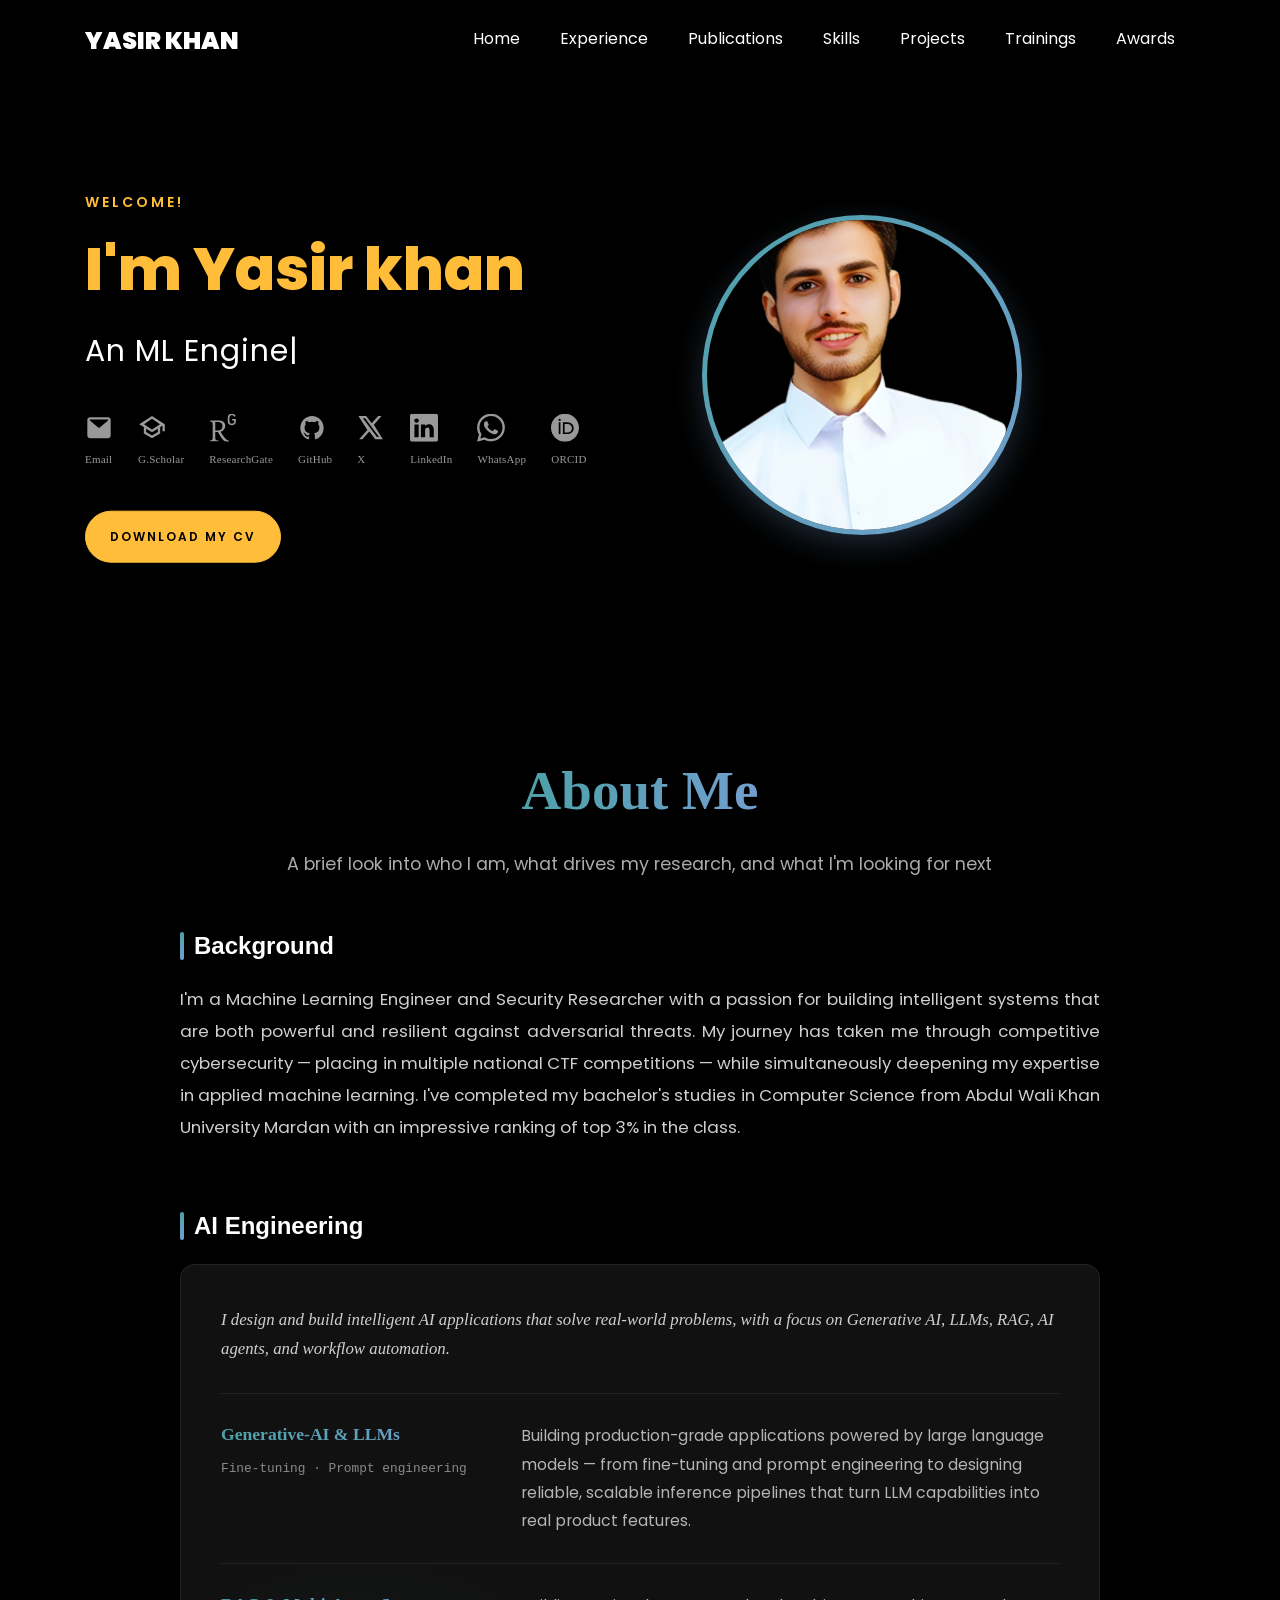
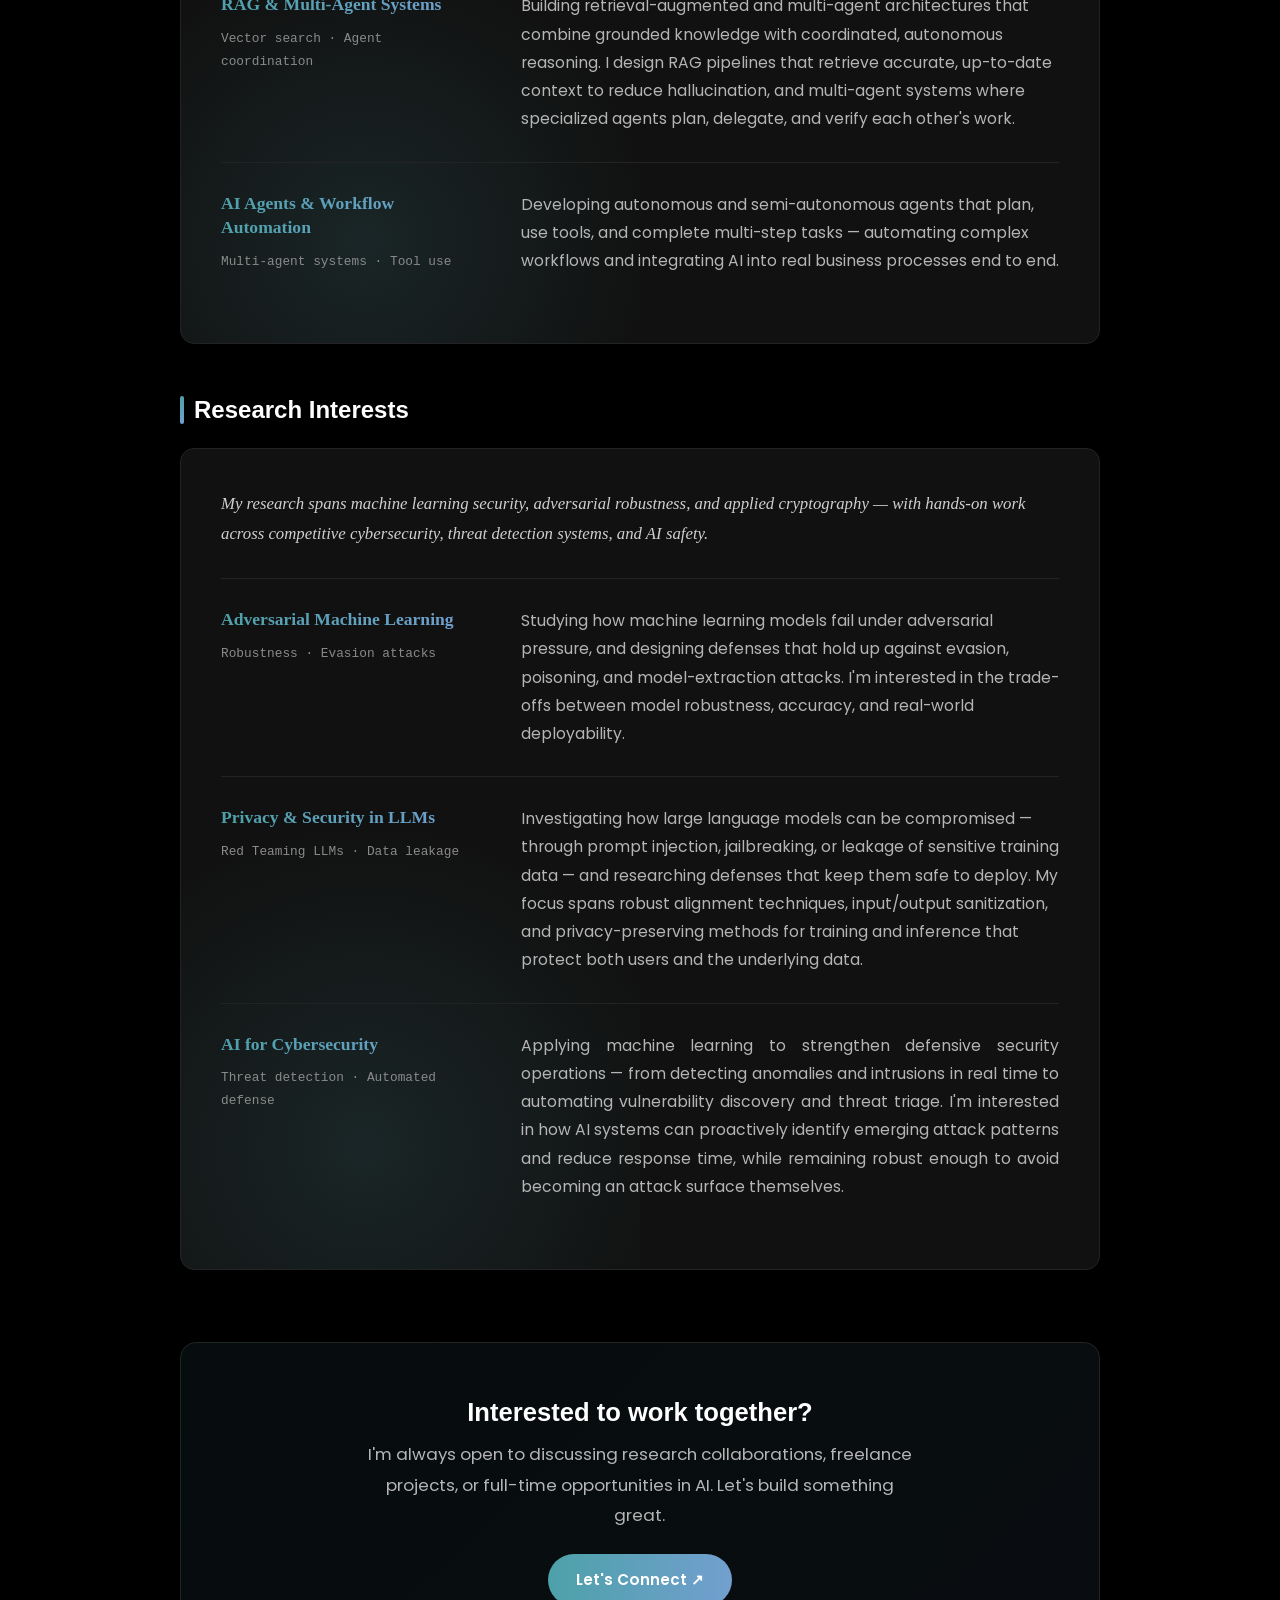
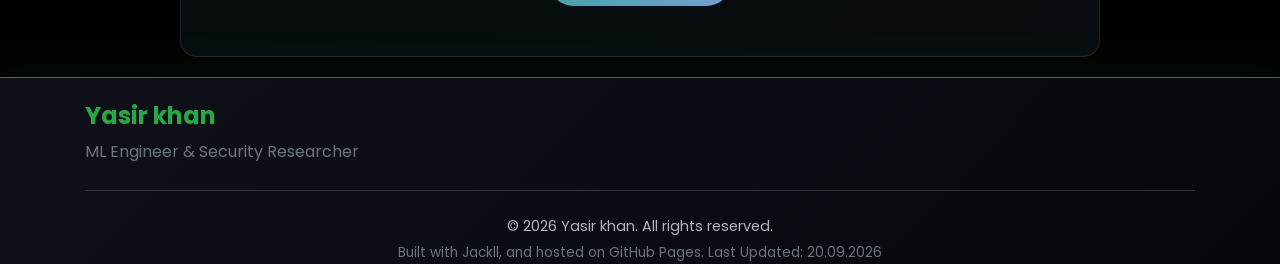
==== index.html @ 1bfabaa8 "Add files via upload" ====
<!DOCTYPE html>
<html lang="en">
  <head>
    <title>Yasir Khan - Personal Portfolio</title>
    <meta charset="utf-8">
    <meta name="viewport" content="width=device-width, initial-scale=1, shrink-to-fit=no">

	
    
    <link href="https://fonts.googleapis.com/css?family=Poppins:100,200,300,400,500,600,700,800,900" rel="stylesheet">

    <link rel="stylesheet" href="css/open-iconic-bootstrap.min.css">
    <link rel="stylesheet" href="css/animate.css">
    
    <link rel="stylesheet" href="css/owl.carousel.min.css">
    <link rel="stylesheet" href="css/owl.theme.default.min.css">
    <link rel="stylesheet" href="css/magnific-popup.css">

    <link rel="stylesheet" href="css/aos.css">

    <link rel="stylesheet" href="css/ionicons.min.css">
    
    <link rel="stylesheet" href="css/flaticon.css">
    <link rel="stylesheet" href="css/icomoon.css">
    <link rel="stylesheet" href="css/style.css">

	
  </head>
  <body data-spy="scroll" data-target=".site-navbar-target" data-offset="300">
	  
	  
    <nav class="navbar navbar-expand-lg navbar-dark ftco_navbar ftco-navbar-light site-navbar-target" id="ftco-navbar">
	    <div class="container">
	      <a class="navbar-brand" href="index.html">Yasir khan</a>
	      <button class="navbar-toggler js-fh5co-nav-toggle fh5co-nav-toggle" type="button" data-toggle="collapse" data-target="#ftco-nav" aria-controls="ftco-nav" aria-expanded="false" aria-label="Toggle navigation">
	        <span class="oi oi-menu"></span> Menu
	      </button>

	      <div class="collapse navbar-collapse" id="ftco-nav">
	        <ul class="navbar-nav nav ml-auto">
	          <li class="nav-item"><a href="index.html" class="nav-link"><span>Home</span></a></li>
	          <li class="nav-item"><a href="experience.html" class="nav-link"><span>Experience</span></a></li>
	          <li class="nav-item"><a href="publications.html" class="nav-link"><span>Publications</span></a></li>
	          <li class="nav-item"><a href="skills.html" class="nav-link"><span>Skills</span></a></li>
	          <li class="nav-item"><a href="projects.html" class="nav-link"><span>Projects</span></a></li>
	          <li class="nav-item"><a href="trainings.html" class="nav-link"><span>Trainings</span></a></li>
	          <li class="nav-item"><a href="awards.html" class="nav-link"><span>Awards</span></a></li>
	        </ul>
	      </div>
	    </div>
	  </nav>
	  <section id="home-section" class="hero">
		  <div class="home-slider  owl-carousel">
	      <div class="slider-item ">
	      	<div class="overlay"></div>
	        <div class="container">
	          <div class="row d-flex flex-column flex-md-row-reverse no-gutters slider-text align-items-center justify-content-between" data-scrollax-parent="true">
  
  <div class="one-third d-flex justify-content-center align-items-center mb-5 mb-md-0">
    <div class="hero-profile-img-container">
      
      <img src="images/UpdatedPicture.png" alt="Yasir Khan" class="hero-profile-avatar">
    </div>
  </div>

  <div class="one-forth d-flex align-items-center ftco-animate" data-scrollax=" properties: { translateY: '70%' }">
    <div class="text">
        <span class="subheading">Welcome!</span>
        <h1 class="mb-4 mt-3"><span>I'm Yasir khan</span></h1>
        <p style="color: white; font-size:30px;"><span class="typed" data-typed-items="An ML Engineer,A Security Researcher, A Mentor, A Programmer"></span><span class="typed-cursor typed-cursor--blink" aria-hidden="true"></span><span class="typed-cursor typed-cursor--blink" aria-hidden="true"></span></p>

        <div class="icon-bar">
  <a class="icon-item" href="mailto:imyasir.308@gmail.com">
    <svg viewBox="0 0 24 24"><path d="M2 5.5A2.5 2.5 0 0 1 4.5 3h15A2.5 2.5 0 0 1 22 5.5v13a2.5 2.5 0 0 1-2.5 2.5h-15A2.5 2.5 0 0 1 2 18.5v-13Zm2.2.3 7.13 6.06a1 1 0 0 0 1.3 0L19.8 5.8a.5.5 0 0 0-.32-.8H4.52a.5.5 0 0 0-.32.8Z"/></svg>
    <span>Email</span>
  </a>

  <a class="icon-item" href="https://scholar.google.com/citations?user=https://scholar.google.com/citations?user=UYNC5c8AAAAJ&hl=en" target="_blank" rel="noopener noreferrer">
    <svg viewBox="0 0 24 24"><path d="M12 2 1 9l4 2.5V17l7 4 7-4v-5.5l2-1.25V15h2V9L12 2Zm0 2.4L18.8 9 12 13.6 5.2 9 12 4.4ZM7 12.8l5 3.1 5-3.1v2.9l-5 2.9-5-2.9v-2.9Z"/></svg>
    <span>G.Scholar</span>
  </a>

  <a class="icon-item" href="https://www.researchgate.net/profile/Yasir-Khan-85" target="_blank" rel="noopener noreferrer">
    <svg viewBox="0 0 24 24"><path d="M19.586 0c-.818 0-1.508.19-2.073.565-.563.377-.97.936-1.213 1.68a3.193 3.193 0 00-.112.437 8.365 8.365 0 00-.078.53 9 9 0 00-.05.727c-.01.282-.013.621-.013 1.016a31.121 31.123 0 00.014 1.017 9 9 0 00.05.727 7.946 7.946 0 00.077.53h-.005a3.334 3.334 0 00.113.438c.245.743.65 1.303 1.214 1.68.565.376 1.256.564 2.075.564.8 0 1.536-.213 2.105-.603.57-.39.94-.916 1.175-1.65.076-.235.135-.558.177-.93a10.9 10.9 0 00.043-1.207v-.82c0-.095-.047-.142-.14-.142h-3.064c-.094 0-.14.047-.14.141v.956c0 .094.046.14.14.14h1.666c.056 0 .084.03.084.086 0 .36 0 .62-.036.865-.038.244-.1.447-.147.606-.108.385-.348.664-.638.876-.29.212-.738.35-1.227.35-.545 0-.901-.15-1.21-.353-.306-.203-.517-.454-.67-.915a3.136 3.136 0 01-.147-.762 17.366 17.367 0 01-.034-.656c-.01-.26-.014-.572-.014-.939a26.401 26.403 0 01.014-.938 15.821 15.822 0 01.035-.656 3.19 3.19 0 01.148-.76 1.89 1.89 0 01.742-1.01c.344-.244.593-.352 1.137-.352.508 0 .815.096 1.144.303.33.207.528.492.764.925.047.094.111.118.198.07l1.044-.43c.075-.048.09-.115.042-.199a3.549 3.549 0 00-.466-.742 3 3 0 00-.679-.607 3.313 3.313 0 00-.903-.41A4.068 4.068 0 0019.586 0zM8.217 5.836c-1.69 0-3.036.086-4.297.086-1.146 0-2.291 0-3.007-.029v.831l1.088.2c.744.144 1.174.488 1.174 2.264v11.288c0 1.777-.43 2.12-1.174 2.263l-1.088.2v.832c.773-.029 2.12-.086 3.465-.086 1.29 0 2.951.057 3.667.086v-.831l-1.49-.2c-.773-.115-1.174-.487-1.174-2.264v-4.784c.688.057 1.29.057 2.206.057 1.748 3.123 3.41 5.472 4.355 6.56.86 1.032 2.177 1.691 3.839 1.691.487 0 1.003-.086 1.318-.23v-.744c-1.031 0-2.063-.716-2.808-1.518-1.26-1.376-2.95-3.582-4.355-6.074 2.32-.545 4.04-2.722 4.04-4.9 0-3.208-2.492-4.698-5.758-4.698zm-.515 1.29c2.406 0 3.839 1.26 3.839 3.552 0 2.263-1.547 3.782-4.097 3.782-.974 0-1.404-.03-2.063-.086v-7.19c.66-.059 1.547-.059 2.32-.059z"/></svg>
    <span>ResearchGate</span>
  </a>

  <a class="icon-item" href="https://github.com/YasirISkhan" target="_blank" rel="noopener noreferrer">
    <svg viewBox="0 0 24 24"><path d="M12 2C6.48 2 2 6.58 2 12.25c0 4.53 2.87 8.37 6.84 9.73.5.1.68-.22.68-.49 0-.24-.01-1.04-.01-1.89-2.78.62-3.37-1.21-3.37-1.21-.46-1.19-1.11-1.51-1.11-1.51-.91-.64.07-.63.07-.63 1 .07 1.53 1.05 1.53 1.05.89 1.56 2.34 1.11 2.91.85.09-.66.35-1.11.63-1.37-2.22-.26-4.56-1.14-4.56-5.07 0-1.12.39-2.03 1.03-2.75-.1-.26-.45-1.31.1-2.72 0 0 .84-.28 2.75 1.05a9.3 9.3 0 0 1 5 0c1.91-1.33 2.75-1.05 2.75-1.05.55 1.41.2 2.46.1 2.72.64.72 1.03 1.63 1.03 2.75 0 3.94-2.35 4.8-4.58 5.06.36.32.68.94.68 1.9 0 1.37-.01 2.47-.01 2.81 0 .27.18.6.69.49A10.26 10.26 0 0 0 22 12.25C22 6.58 17.52 2 12 2Z"/></svg>
    <span>GitHub</span>
  </a>

  <a class="icon-item" href="https://x.com/yourhandle" target="_blank" rel="noopener noreferrer">
    <svg viewBox="0 0 24 24"><path d="M18.24 2H21l-6.56 7.5L22.2 22h-6.54l-5.12-6.7L4.6 22H1.83l7.02-8.03L1.2 2h6.7l4.63 6.13L18.24 2Zm-1.14 18h1.83L7.02 3.9H5.06L17.1 20Z"/></svg>
    <span>X</span>
  </a>

  <!-- LinkedIn -->
<a class="icon-item" href="https://www.linkedin.com/in/yasir-khan308" target="_blank" rel="noopener noreferrer">
    <svg viewBox="0 0 16 16"><path d="M0 1.146C0 .513.526 0 1.175 0h13.65C15.474 0 16 .513 16 1.146v13.708c0 .633-.526 1.146-1.175 1.146H1.175C.526 16 0 15.487 0 14.854zm4.943 12.248V6.169H2.542v7.225zm-1.2-8.212c.837 0 1.358-.554 1.358-1.248-.015-.709-.52-1.248-1.342-1.248S2.4 3.226 2.4 3.934c0 .694.521 1.248 1.327 1.248zm4.908 8.212V9.359c0-.216.016-.432.08-.586.173-.431.568-.878 1.232-.878.869 0 1.216.662 1.216 1.634v3.865h2.401V9.25c0-2.22-1.184-3.252-2.764-3.252-1.274 0-1.845.7-2.165 1.193v.025h-.016l.016-.025V6.169h-2.4c.03.678 0 7.225 0 7.225z"/></svg>
    <span>LinkedIn</span>
  </a>

<!-- WhatsApp -->
<a class="icon-item" href="https://wa.me/+966531493948" target="_blank" rel="noopener noreferrer">
    <svg viewBox="0 0 16 16"><path d="M13.601 2.326A7.85 7.85 0 0 0 7.994 0C3.627 0 .068 3.558.064 7.926c0 1.399.366 2.76 1.057 3.965L0 16l4.204-1.102a7.9 7.9 0 0 0 3.79.965h.004c4.368 0 7.926-3.558 7.93-7.93A7.9 7.9 0 0 0 13.6 2.326zM7.994 14.521a6.6 6.6 0 0 1-3.356-.92l-.24-.144-2.494.654.666-2.433-.156-.251a6.56 6.56 0 0 1-1.007-3.505c0-3.626 2.957-6.584 6.591-6.584a6.56 6.56 0 0 1 4.66 1.931 6.56 6.56 0 0 1 1.928 4.66c-.004 3.639-2.961 6.592-6.592 6.592m3.615-4.934c-.197-.099-1.17-.578-1.353-.646-.182-.065-.315-.099-.445.099-.133.197-.513.646-.627.775-.114.133-.232.148-.43.05-.197-.1-.836-.308-1.592-.985-.59-.525-.985-1.175-1.103-1.372-.114-.198-.011-.304.088-.403.087-.088.197-.232.296-.346.1-.114.133-.198.198-.33.065-.134.034-.248-.015-.347-.05-.099-.445-1.076-.612-1.47-.16-.389-.323-.335-.445-.34-.114-.007-.247-.007-.38-.007a.73.73 0 0 0-.529.247c-.182.198-.691.677-.691 1.654s.71 1.916.81 2.049c.098.133 1.394 2.132 3.383 2.992.47.205.84.326 1.129.418.475.152.904.129 1.246.08.38-.058 1.171-.48 1.338-.943.164-.464.164-.86.114-.943-.049-.084-.182-.133-.38-.232"/></svg>
    <span>WhatsApp</span>
  </a>

  <a class="icon-item" href="https://orcid.org/0009-0001-9993-2574" target="_blank" rel="noopener noreferrer">
    <svg viewBox="0 0 32 32"><path d="M16 0C7.161 0 0 7.161 0 16s7.161 16 16 16 16-7.161 16-16S24.839 0 16 0zM9.823 5.839c.704 0 1.265.573 1.265 1.26 0 .688-.561 1.265-1.265 1.265a1.268 1.268 0 01-1.26-1.265c0-.697.563-1.26 1.26-1.26zm-.959 4.046h1.923v13.391H8.864zm4.751 0h5.197c4.948 0 7.125 3.541 7.125 6.703 0 3.439-2.687 6.699-7.099 6.699h-5.224zm1.921 1.74v9.927h3.063c4.365 0 5.365-3.312 5.365-4.964 0-2.687-1.713-4.963-5.464-4.963z"/></svg>
    <span>ORCID</span>
  </a>

</div>
        <p><a href="images/Yasir-Khan-CV.pdf" class="btn btn-primary py-3 px-4" target="_blank" rel="noopener noreferrer">Download my CV</a></p>
    </div>
  </div>
</div>
	</div>
	</div>
    </section>

    <section class="ftco-section" id="about-section" style="padding-top: 0px; padding-bottom: 20px;">
  <div class="container">

    <!-- Heading -->
    <div class="row justify-content-center pb-0">
      <div class="col-md-10 heading-section text-center ftco-animate">
        <h2 class="mb-3" style="font-family: Georgia, 'Times New Roman', serif; !important; font-weight: 700; background: linear-gradient(90deg, #4da1a9 0%, #729fcf 100%); -webkit-background-clip: text; -webkit-text-fill-color: transparent; display: inline-block;">About Me</h2>
        <p class="mb-5" style="font-size: 1.1rem; color: #aaaaaa;">A brief look into who I am, what drives my research, and what I'm looking for next</p>
      </div>
    </div>

    <!-- Background -->
    <div class="row justify-content-center ftco-animate">
      <div class="col-lg-10">
        <h4 class="about-subhead">Background</h4>
        <p style="font-size: 1.05rem; line-height: 1.9; color: #cfcfcf; text-align: justify;">
          I'm a Machine Learning Engineer and Security Researcher with a passion for building intelligent
          systems that are both powerful and resilient against adversarial threats. My journey has taken me
          through competitive cybersecurity — placing in multiple national CTF competitions — while
          simultaneously deepening my expertise in applied machine learning. I've completed my bachelor's studies in Computer Science
          from Abdul Wali Khan University Mardan with an impressive ranking of top 3% in the class.
        </p>
      </div>
    </div>

    <!-- AI Engineering -->
<div class="row justify-content-center mt-5 ftco-animate">
  <div class="col-lg-10">
    <h4 class="about-subhead">AI Engineering</h4>

    <div class="research-section">
      <div class="research-intro">
        I design and build intelligent AI applications that solve real-world problems, with a focus on
        Generative AI, LLMs, RAG, AI agents, and workflow automation.
      </div>

      <div class="research-list">

        <div class="research-item">
          <div class="research-label">
            <h3>Generative-AI &amp; LLMs</h3>
            <p class="research-tags">Fine-tuning · Prompt engineering</p>
          </div>
          <div class="research-desc">
            Building production-grade applications powered by large language models — from fine-tuning
            and prompt engineering to designing reliable, scalable inference pipelines that turn LLM
            capabilities into real product features.
          </div>
        </div>

        <div class="research-item">
          <div class="research-label">
            <h3>RAG &amp; Multi-Agent Systems</h3>
            <p class="research-tags">Vector search · Agent coordination</p>
          </div>
          <div class="research-desc">
            Building retrieval-augmented and multi-agent architectures that combine grounded knowledge with
            coordinated, autonomous reasoning. I design RAG pipelines that retrieve accurate, up-to-date context
            to reduce hallucination, and multi-agent systems where specialized agents plan, delegate, and verify
            each other's work.
          </div>
        </div>

        <div class="research-item">
          <div class="research-label">
            <h3>AI Agents &amp; Workflow Automation</h3>
            <p class="research-tags">Multi-agent systems · Tool use</p>
          </div>
          <div class="research-desc">
            Developing autonomous and semi-autonomous agents that plan, use tools, and complete
            multi-step tasks — automating complex workflows and integrating AI into real business
            processes end to end.
          </div>
        </div>

      </div>
    </div>

  </div>
</div>

    <!-- Research Interests -->
    <div class="row justify-content-center mt-5 ftco-animate">
      <div class="col-lg-10">
        <h4 class="about-subhead">Research Interests</h4>

        <div class="research-section">
          <div class="research-intro">
            My research spans machine learning security, adversarial robustness, and applied cryptography —
            with hands-on work across competitive cybersecurity, threat detection systems, and AI safety.
          </div>

          <div class="research-list">

            <div class="research-item">
              <div class="research-label">
                <h3>Adversarial Machine Learning</h3>
                <p class="research-tags">Robustness · Evasion attacks</p>
              </div>
              <div class="research-desc">
                Studying how machine learning models fail under adversarial pressure, and designing defenses
                that hold up against evasion, poisoning, and model-extraction attacks. I'm interested in the
                trade-offs between model robustness, accuracy, and real-world deployability.
              </div>
            </div>

            <div class="research-item">
              <div class="research-label">
                <h3>Privacy &amp; Security in LLMs</h3>
                <p class="research-tags">Red Teaming LLMs · Data leakage</p>
              </div>
              <div class="research-desc">
                Investigating how large language models can be compromised — through prompt injection, jailbreaking,
                or leakage of sensitive training data — and researching defenses that keep them safe to deploy. My
                focus spans robust alignment techniques, input/output sanitization, and privacy-preserving methods for
                training and inference that protect both users and the underlying data.
              </div>
            </div>

            <div class="research-item">
              <div class="research-label">
                <h3>AI for Cybersecurity</h3>
                <p class="research-tags">Threat detection · Automated defense</p>
              </div>
              <div class="research-desc" style=" text-align: justify;">
                Applying machine learning to strengthen defensive security operations — from detecting anomalies and
                intrusions in real time to automating vulnerability discovery and threat triage. I'm interested in how
                AI systems can proactively identify emerging attack patterns and reduce response time, while remaining
                robust enough to avoid becoming an attack surface themselves.
              </div>
            </div>

          </div>
        </div>

      </div>
    </div>

    <!-- Call to Action -->
    <div class="row justify-content-center mt-5 pt-4">
      <div class="col-md-10">
        <div class="cta-banner ftco-animate">
          <h3 class="mb-2">Interested to work together?</h3>
          <p class="mb-4">
            I'm always open to discussing research collaborations, freelance projects, or full-time
            opportunities in AI. Let's build something great.
          </p>
          <a href="mailto:imyasir.308@gmail.com" class="cta-btn">Let's Connect ↗</a>
        </div>
      </div>
    </div>

  </div>
</section>


    <footer class="ftco-footer ftco-section highlighted-footer pb-0">
      <div class="container">
        <div class="row mb-0">
          <div class="col-md">

          </div>
          <div class="col-md">

          </div>
        </div>
        <div class="row">
  <div class="col-md-12">
    <div class="d-flex flex-column flex-md-row justify-content-between align-items-center mb-4">

      <div class="text-center text-md-left mb-3 mb-md-0">
        <h3 class="text-success font-weight-bold mb-1" style="font-size: 1.5rem;">Yasir khan</h3>
        <p class="text-muted mb-0" style="font-size: 1rem;">ML Engineer & Security Researcher</p>
      </div>
    </div>
    <hr style="border-top: 1px solid #333;" class="my-4">

    <div class="text-center text-muted" style="font-size: 0.9rem; line-height: 1.6;">
      <p class="mb-1">
        &copy; <script>document.write(new Date().getFullYear());</script> Yasir khan. All rights reserved.
      </p>
      <p class="mb-0 text-secondary" style="font-size: 0.85rem;">
        Built with Jackll, and hosted on GitHub Pages. Last Updated: 20.09.2026
      </p>
    </div>

  </div>
</div>

      </div>
    </footer>
    
  <!-- loader -->
  <div id="ftco-loader" class="show fullscreen"><svg class="circular" width="48px" height="48px"><circle class="path-bg" cx="24" cy="24" r="22" fill="none" stroke-width="4" stroke="#eeeeee"/><circle class="path" cx="24" cy="24" r="22" fill="none" stroke-width="4" stroke-miterlimit="10" stroke="#F96D00"/></svg></div>


  <script src="js/jquery.min.js"></script>
  <script src="js/jquery-migrate-3.0.1.min.js"></script>
  <script src="js/popper.min.js"></script>
  <script src="js/bootstrap.min.js"></script>
  <script src="js/jquery.easing.1.3.js"></script>
  <script src="js/jquery.waypoints.min.js"></script>
  <script src="js/jquery.stellar.min.js"></script>
  <script src="js/owl.carousel.min.js"></script>
  <script src="js/jquery.magnific-popup.min.js"></script>
  <script src="js/aos.js"></script>
  <script src="js/jquery.animateNumber.min.js"></script>
  <script src="js/scrollax.min.js"></script>
  <script src="js/typed.umd.js"></script>
  <script src="js/main.js"></script>
    
  </body>
</html>
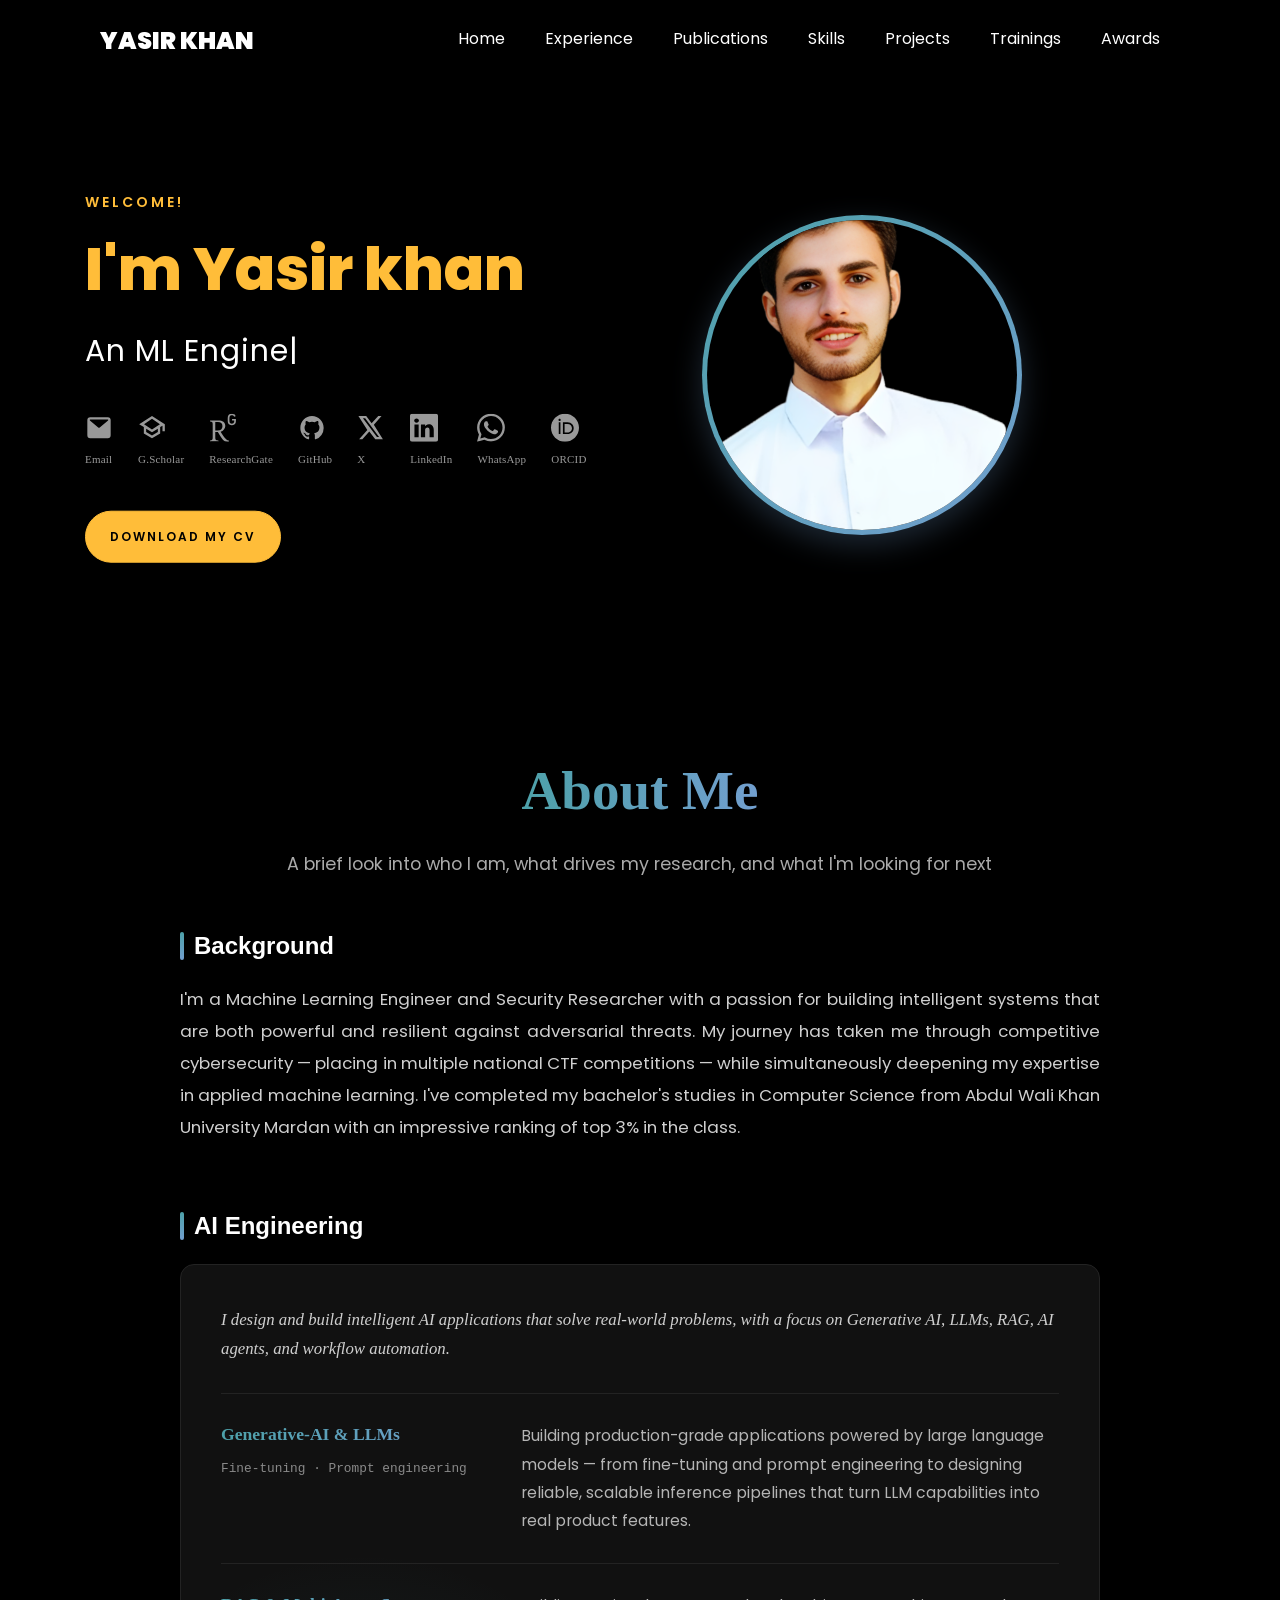
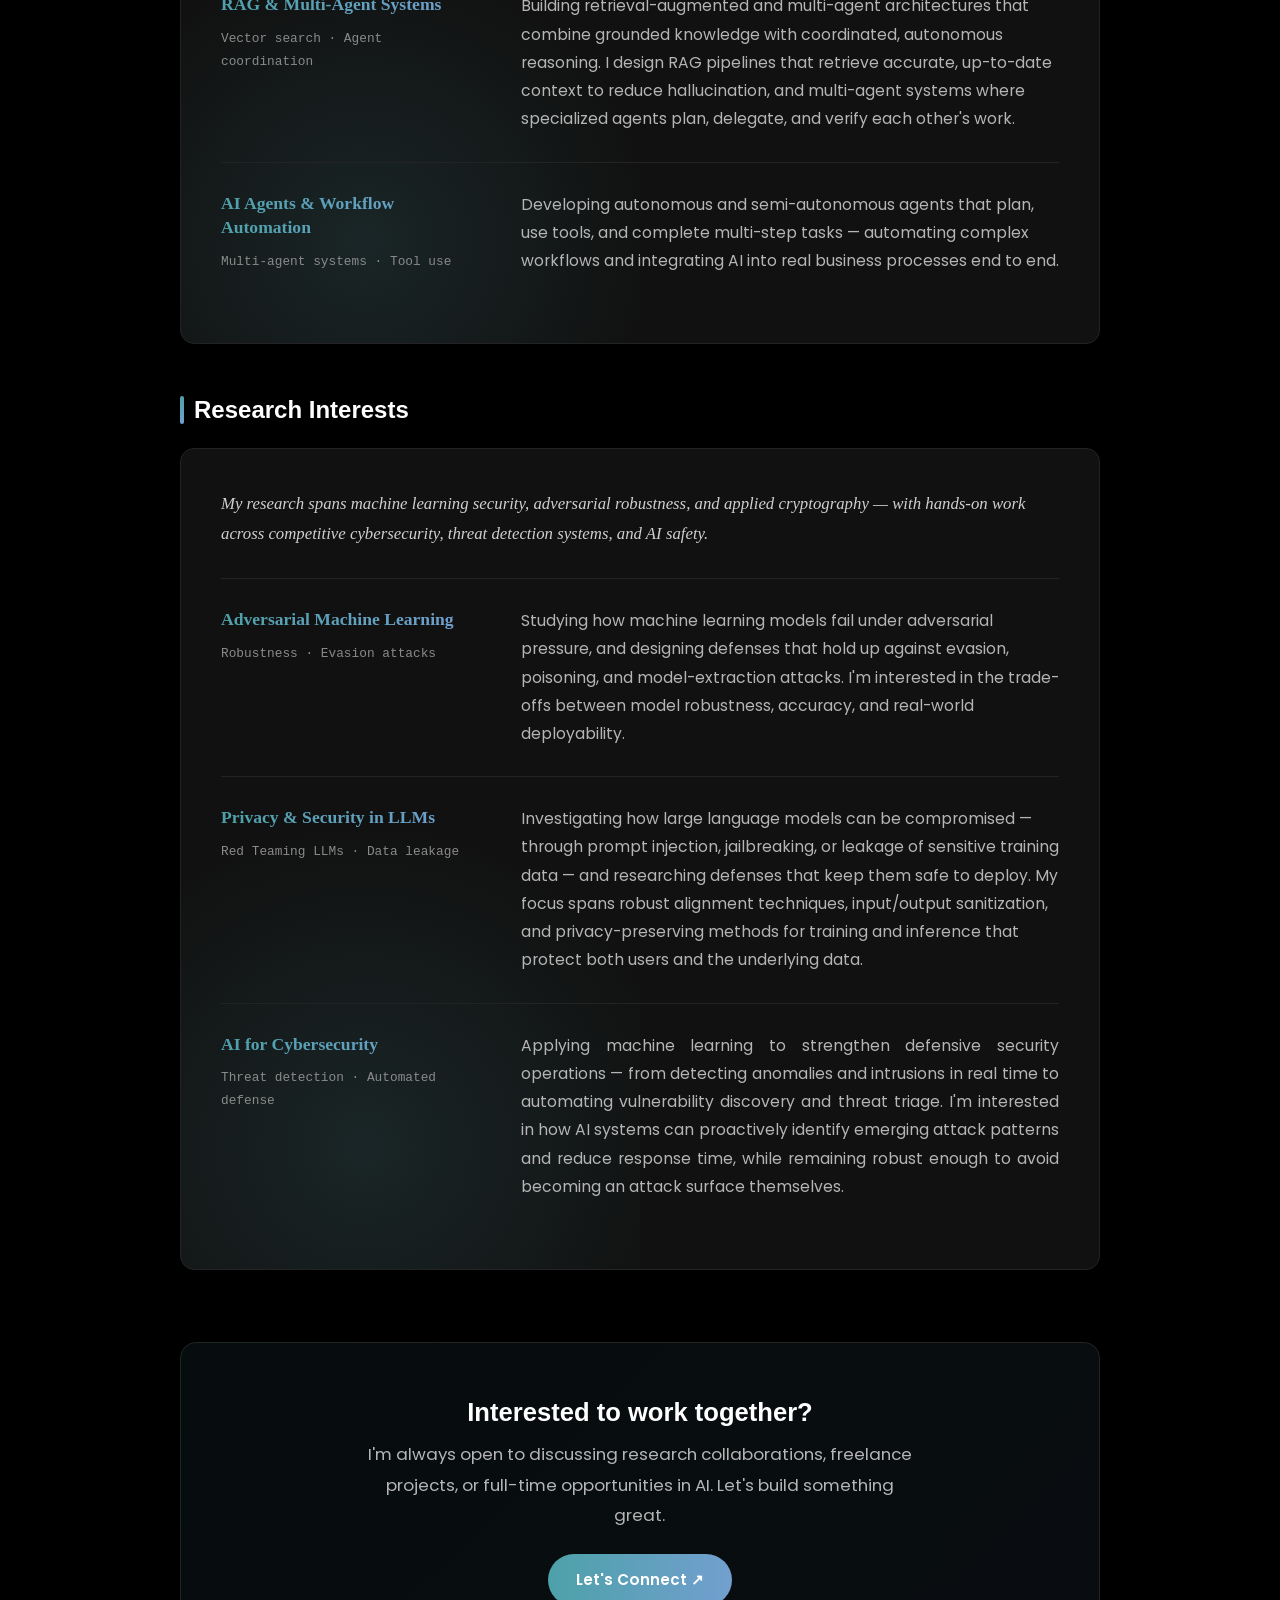
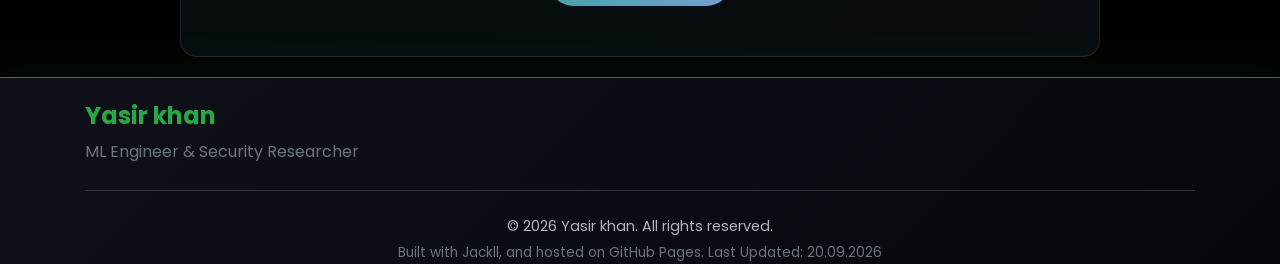
==== commit 23682ae3: "Update portfolio website" ====
--- a/index.html
+++ b/index.html
@@ -67,7 +67,7 @@
     <div class="text">
         <span class="subheading">Welcome!</span>
         <h1 class="mb-4 mt-3"><span>I'm Yasir khan</span></h1>
-        <p style="color: white; font-size:30px;"><span class="typed" data-typed-items="An ML Engineer,A Security Researcher, A Mentor, A Programmer"></span><span class="typed-cursor typed-cursor--blink" aria-hidden="true"></span><span class="typed-cursor typed-cursor--blink" aria-hidden="true"></span></p>
+        <p style="color: white;"><span class="typed" data-typed-items="An ML Engineer,A Security Researcher, A Mentor, A Programmer"></span><span class="typed-cursor typed-cursor--blink" aria-hidden="true"></span><span class="typed-cursor typed-cursor--blink" aria-hidden="true"></span></p>
 
         <div class="icon-bar">
   <a class="icon-item" href="mailto:imyasir.308@gmail.com">
@@ -75,7 +75,7 @@
     <span>Email</span>
   </a>
 
-  <a class="icon-item" href="https://scholar.google.com/citations?user=https://scholar.google.com/citations?user=UYNC5c8AAAAJ&hl=en" target="_blank" rel="noopener noreferrer">
+  <a class="icon-item" href="https://scholar.google.com/citations?user=UYNC5c8AAAAJ&hl=en" target="_blank" rel="noopener noreferrer">
     <svg viewBox="0 0 24 24"><path d="M12 2 1 9l4 2.5V17l7 4 7-4v-5.5l2-1.25V15h2V9L12 2Zm0 2.4L18.8 9 12 13.6 5.2 9 12 4.4ZM7 12.8l5 3.1 5-3.1v2.9l-5 2.9-5-2.9v-2.9Z"/></svg>
     <span>G.Scholar</span>
   </a>
@@ -90,7 +90,7 @@
     <span>GitHub</span>
   </a>
 
-  <a class="icon-item" href="https://x.com/yourhandle" target="_blank" rel="noopener noreferrer">
+  <a class="icon-item" href="https://x.com/Yasirkhan___" target="_blank" rel="noopener noreferrer">
     <svg viewBox="0 0 24 24"><path d="M18.24 2H21l-6.56 7.5L22.2 22h-6.54l-5.12-6.7L4.6 22H1.83l7.02-8.03L1.2 2h6.7l4.63 6.13L18.24 2Zm-1.14 18h1.83L7.02 3.9H5.06L17.1 20Z"/></svg>
     <span>X</span>
   </a>
